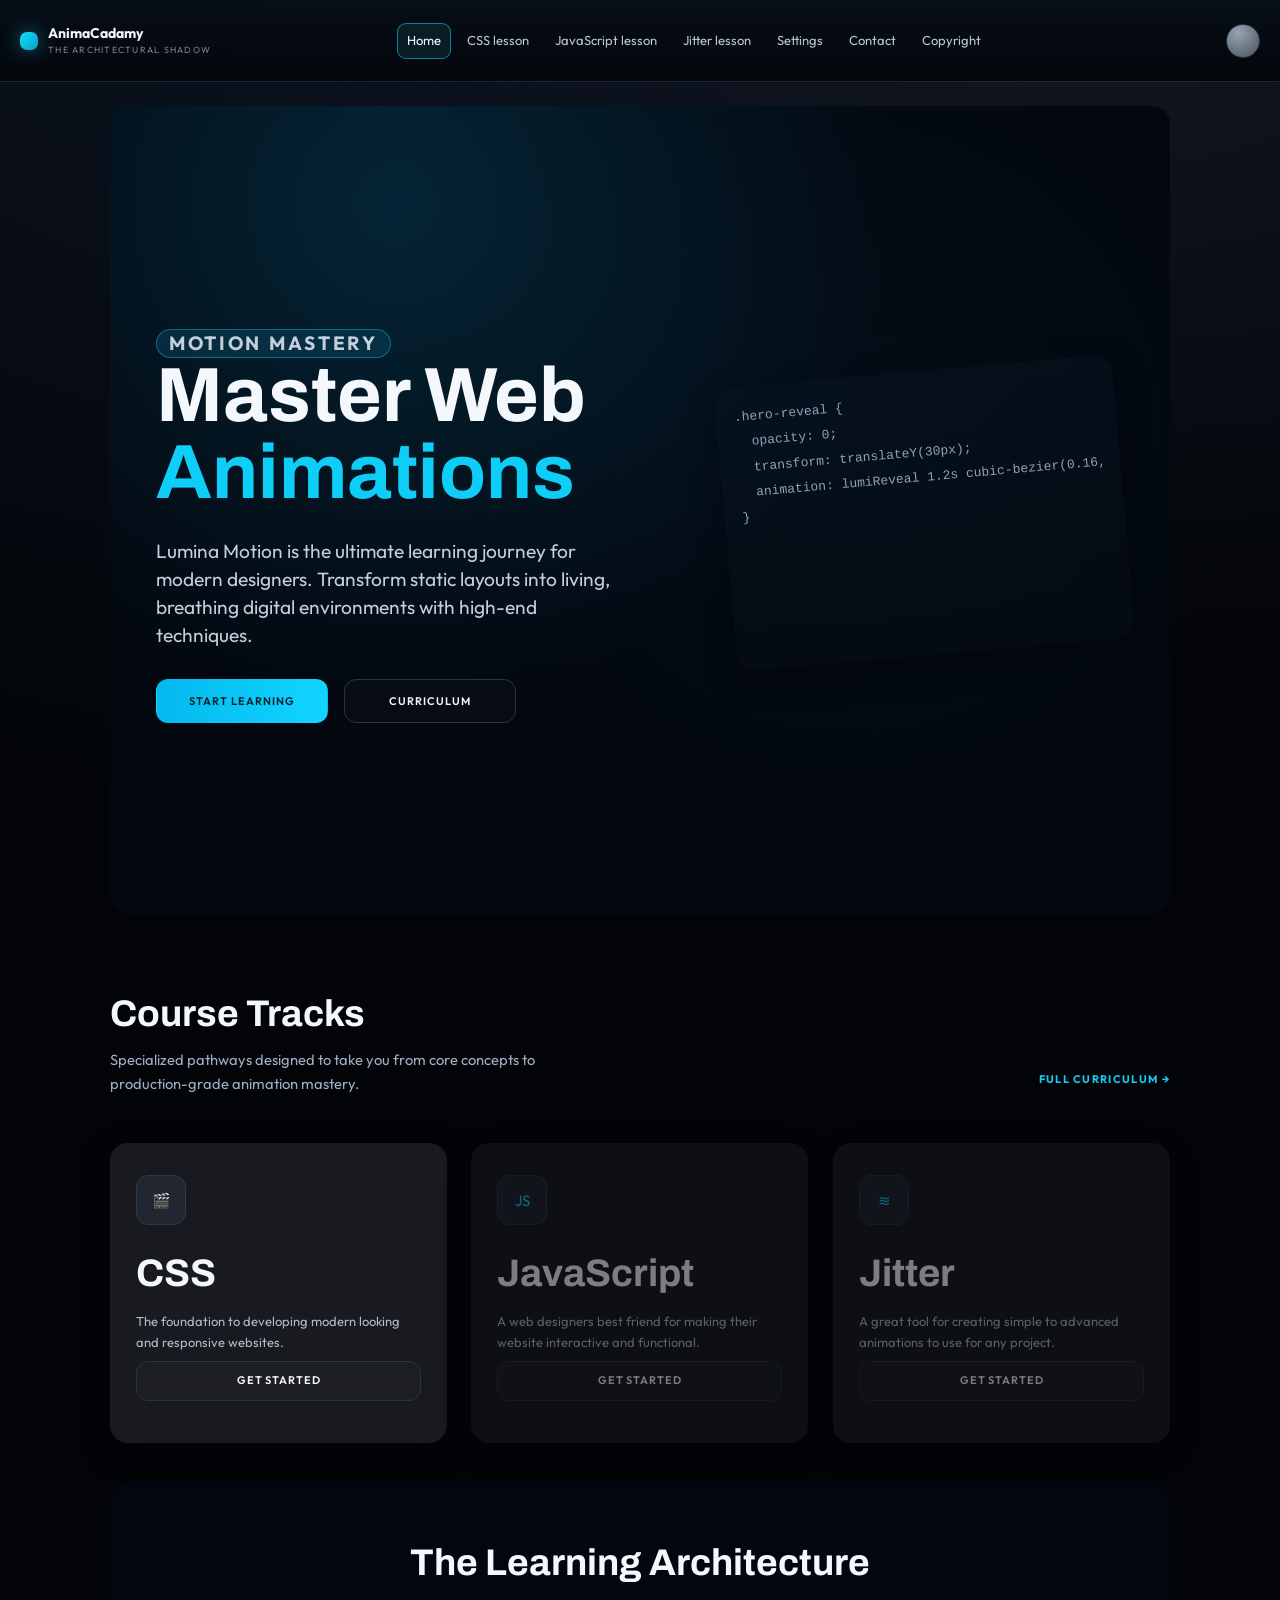
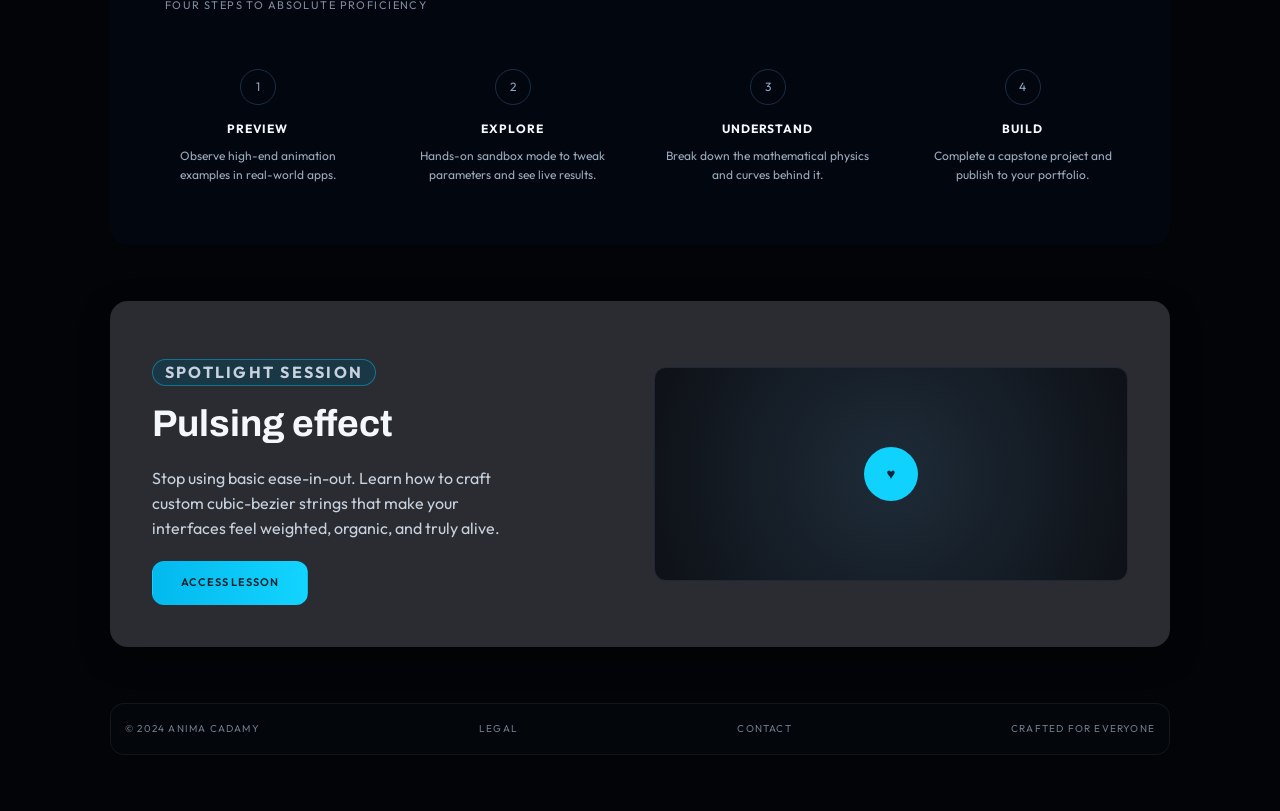
==== index.html @ 6f73cf61 "Initial commit" ====
<!doctype html>
<html lang="en">
  <head>
    <meta charset="UTF-8" />
    <meta name="viewport" content="width=device-width, initial-scale=1.0" />
    <title>AnimaCadamy</title>
    <meta name="description" content="AnimaCadamy helps you master web animation with guided CSS and JavaScript lessons." />
    <meta name="theme-color" content="#090d13" />
    <link rel="stylesheet" href="styles/tokens.css" />
    <link rel="stylesheet" href="styles/base.css" />
    <link rel="stylesheet" href="styles/shell.css" />
    <link rel="stylesheet" href="styles/page-home.css" />
  </head>
  <body class="page-home">
    <div class="app-shell">
      <header class="app-navbar">
        <a class="brand" href="index.html">
          <span class="brand-mark"></span>
          <div>
            <strong>AnimaCadamy</strong>
            <span>The Architectural Shadow</span>
          </div>
        </a>

        <nav class="app-nav" id="primary-navigation" aria-label="primary navigation" data-nav-menu>
          <a class="nav-link nav-link-home" href="index.html">Home</a>
          <a class="nav-link nav-link-lessons" href="lessonsCSS.html">CSS lesson</a>
          <a class="nav-link nav-link-lessons" href="lessonsJavaScript.html">JavaScript lesson</a>
          <a class="nav-link nav-link-lessons" href="lessonsJitter.html">Jitter lesson</a>
          <a class="nav-link nav-link-settings" href="settings.html">Settings</a>
          <a class="nav-link" href="contact.html">Contact</a>
          <a class="nav-link" href="copyright.html">Copyright</a>
        </nav>

        <div class="app-navbar-actions">
          <button class="menu-toggle" data-menu-toggle type="button" aria-label="Open navigation" aria-expanded="false" aria-controls="primary-navigation">
            <span></span>
            <span></span>
            <span></span>
          </button>
          <a href="account.html" aria-label="Open account settings"><div class="avatar" aria-hidden="true"></div></a>
        </div>
      </header>

      <main class="home-page">
        <section class="hero card">
          <div class="hero-copy">
            <p class="hero-kicker">Motion mastery</p>
            <h1>Master Web <span>Animations</span></h1>
            <p>
              Lumina Motion is the ultimate learning journey for modern designers. Transform static layouts into living, breathing digital environments with high-end techniques.
            </p>
            <div class="hero-actions">
              <a class="btn btn-run-cyan" href="lessonsCSS.html#lesson-1">Start Learning</a>
              <a class="btn btn-ghost" href="lessonsCSS.html">Curriculum</a>
            </div>
          </div>
          <div class="hero-code card">
            <pre><code>.hero-reveal {
  opacity: 0;
  transform: translateY(30px);
  animation: lumiReveal 1.2s cubic-bezier(0.16, 1, 0.3, 1);
}</code></pre>
          </div>
        </section>

        <section class="tracks-section">
          <div class="section-head">
            <div>
              <h2>Course Tracks</h2>
              <p>Specialized pathways designed to take you from core concepts to production-grade animation mastery.</p>
            </div>
            <a class="tracks-link" href="lessonsCSS.html">Full Curriculum →</a>
          </div>

          <div class="tracks-grid">
            <article class="track-card card" id="track-lesson-1">
              <span class="track-icon">🎬</span>
              <h3>CSS</h3>
              <p>The foundation to developing modern looking and responsive websites.</p>
              <a class="btn btn-ghost" href="lessonsCSS.html#lesson-1">Get Started</a>
            </article>
            <article class="track-card card" id="track-lesson-2">
              <span class="track-icon">JS</span>
              <h3>JavaScript</h3>
              <p>A web designers best friend for making their website interactive and functional.</p>
              <a class="btn btn-ghost" href="lessonsJavaScript.html#lesson-3" onclick="if(!LessonProgression.isLessonUnlocked(3)){event.preventDefault();alert('Complete CSS lesson first!')}">Get Started</a>
            </article>
            <article class="track-card card" id="track-lesson-3">
              <span class="track-icon">≋</span>
              <h3>Jitter</h3>
              <p>A great tool for creating simple to advanced animations to use for any project.</p>
              <a class="btn btn-ghost" href="lessonsJitter.html#lesson-5" onclick="handleJitterClick(event)">Get Started</a>
            </article>
          </div>
        </section>

        <section class="architecture-section card">
          <h2>The Learning Architecture</h2>
          <p class="architecture-subtitle">Four steps to absolute proficiency</p>
          <div class="architecture-grid">
            <article>
              <span class="step-number">1</span>
              <h3>Preview</h3>
              <p>Observe high-end animation examples in real-world apps.</p>
            </article>
            <article>
              <span class="step-number">2</span>
              <h3>Explore</h3>
              <p>Hands-on sandbox mode to tweak parameters and see live results.</p>
            </article>
            <article>
              <span class="step-number">3</span>
              <h3>Understand</h3>
              <p>Break down the mathematical physics and curves behind it.</p>
            </article>
            <article>
              <span class="step-number">4</span>
              <h3>Build</h3>
              <p>Complete a capstone project and publish to your portfolio.</p>
            </article>
          </div>
        </section>

        <section class="spotlight card">
          <div class="spotlight-copy">
            <p class="hero-kicker">Spotlight session</p>
            <h2>Pulsing effect</h2>
            <p>Stop using basic ease-in-out. Learn how to craft custom cubic-bezier strings that make your interfaces feel weighted, organic, and truly alive.</p>
            <a class="btn btn-run-cyan" href="lessonsCSS.html#lesson-1">Access Lesson</a>
          </div>
          <div class="spotlight-preview">
            <div class="pulse-dot"></div>
          </div>
        </section>

        <footer class="home-footer">
          <span>© 2024 Anima Cadamy</span>
          <a href="copyright.html">Legal</a>
          <a href="contact.html">Contact</a>
          <span>Crafted for everyone</span>
        </footer>
      </main>
    </div>

    <!-- Jitter Access Denied Modal -->
    <div id="jitterLockedModal" class="modal" style="display: none;">
      <div class="modal-overlay"></div>
      <div class="modal-content" style="max-width: 400px;">
        <div class="locked-message">
          <div class="lock-icon">🔒</div>
          <h2>Jitter Lessons Locked</h2>
          <p>You have to buy Architect Pro to access this course.</p>
          <p class="locked-description">Unlock Lessons 5 & 6 and master advanced jitter animations with your pro subscription.</p>
          
          <div class="modal-actions">
            <button type="button" class="btn btn-ghost" id="closeLocked">Close</button>
            <button type="button" class="btn btn-run-cyan" id="buyFromLocked">Buy Architect Pro</button>
          </div>
        </div>
      </div>
    </div>

    <script src="js/app.js"></script>
  </body>
</html>
---- styles/tokens.css ----
@import url('https://fonts.googleapis.com/css2?family=Outfit:wght@300;400;500;600;700;800&family=Archivo:wght@600;700;800&display=swap');

:root {
  color-scheme: dark;

  /* Typography */
  --font-body: 'Outfit', 'Segoe UI', sans-serif;
  --font-heading: 'Archivo', 'Outfit', sans-serif;

  /* Base palette */
  --bg-page: #020407;
  --bg-surface: #101217;
  --bg-elevated: #141821;
  --bg-editor: #06080d;
  --bg-panel: #0b0f16;
  --bg-input: #0d1118;

  --text-primary: #f4f7fb;
  --text-secondary: #a6b2c3;
  --text-muted: #7a8492;

  --line-soft: #202835;
  --line-strong: #2a3444;

  /* Accent palette */
  --cyan: #13d3ff;
  --cyan-soft: rgba(19, 211, 255, 0.22);
  --amber: #ffbe2e;
  --amber-soft: rgba(255, 190, 46, 0.2);

  /* Shared effects */
  --radius-sm: 10px;
  --radius-md: 14px;
  --radius-lg: 18px;
  --radius-xl: 22px;

  --shadow-soft: 0 10px 30px rgba(0, 0, 0, 0.35);
  --shadow-glow-cyan: 0 0 0 1px rgba(19, 211, 255, 0.3), 0 0 36px rgba(19, 211, 255, 0.35);
  --shadow-glow-amber: 0 0 0 1px rgba(255, 190, 46, 0.35), 0 0 30px rgba(255, 190, 46, 0.28);

  --space-1: 4px;
  --space-2: 8px;
  --space-3: 12px;
  --space-4: 16px;
  --space-5: 20px;
  --space-6: 24px;
  --space-8: 32px;
  --space-10: 40px;
}

/* Light Mode */
html[data-theme="light"] {
  color-scheme: light;

  --bg-page: #f5f7fb;
  --bg-surface: #ffffff;
  --bg-elevated: #fafbfd;
  --bg-editor: #f9fafc;
  --bg-panel: #f0f3f8;
  --bg-input: #eef1f7;

  --text-primary: #1a1f2e;
  --text-secondary: #5a6570;
  --text-muted: #8a9199;

  --line-soft: #dce4ed;
  --line-strong: #c8d1e0;

  --cyan: #0890d9;
  --cyan-soft: rgba(8, 144, 217, 0.15);
  --amber: #d97706;
  --amber-soft: rgba(217, 119, 6, 0.1);

  --shadow-soft: 0 10px 30px rgba(0, 0, 0, 0.08);
  --shadow-glow-cyan: 0 0 0 1px rgba(8, 144, 217, 0.3), 0 0 36px rgba(8, 144, 217, 0.15);
  --shadow-glow-amber: 0 0 0 1px rgba(217, 119, 6, 0.3), 0 0 30px rgba(217, 119, 6, 0.1);
}
---- styles/base.css ----
* {
  box-sizing: border-box;
}

html {
  overflow-x: clip;
  text-size-adjust: 100%;
  -webkit-text-size-adjust: 100%;
}

html,
body {
  margin: 0;
  padding: 0;
}

body {
  font-family: var(--font-body);
  background: radial-gradient(circle at 20% -10%, #0e1624 0%, transparent 38%),
    radial-gradient(circle at 90% -15%, #1a1f2f 0%, transparent 35%),
    var(--bg-page);
  color: var(--text-primary);
  line-height: 1.4;
  min-height: 100vh;
  overflow-x: clip;
}

a {
  color: inherit;
  text-decoration: none;
}

button {
  font: inherit;
  color: inherit;
  background: none;
  border: none;
  cursor: pointer;
}

img {
  max-width: 100%;
  height: auto;
  display: block;
}

input,
textarea,
select,
button {
  max-width: 100%;
}

textarea {
  min-width: 0;
}

pre,
code {
  max-width: 100%;
}

.page {
  width: min(1320px, calc(100% - clamp(24px, 5vw, 40px)));
  margin: 0 auto;
  min-width: 0;
}

.topbar {
  height: 82px;
  border-bottom: 1px solid rgba(255, 255, 255, 0.06);
  background: linear-gradient(to right, rgba(255, 255, 255, 0.02), rgba(255, 255, 255, 0.005));
}

.topbar-inner {
  height: 100%;
  width: min(1320px, calc(100% - clamp(24px, 5vw, 40px)));
  margin: 0 auto;
  display: flex;
  align-items: center;
  justify-content: space-between;
  gap: var(--space-4);
  min-width: 0;
}

.muted {
  color: var(--text-secondary);
}

.card {
  border-radius: var(--radius-lg);
  background: linear-gradient(180deg, rgba(255, 255, 255, 0.015), rgba(255, 255, 255, 0));
  box-shadow: var(--shadow-soft);
}

.badge {
  display: inline-flex;
  align-items: center;
  justify-content: center;
  font-size: 12px;
  letter-spacing: 0.07em;
  text-transform: uppercase;
  font-weight: 700;
  border-radius: 10px;
  min-height: 24px;
  padding: 0 10px;
}

.badge-cyan {
  background: linear-gradient(90deg, #06c4f5, #13d3ff);
  color: #002635;
}

.badge-amber {
  background: linear-gradient(90deg, #f5a716, #ffbe2e);
  color: #322000;
}

.btn {
  border-radius: 12px;
  border: 1px solid var(--line-strong);
  min-height: 40px;
  padding: 0.55rem 0.9rem;
  font-size: 13px;
  font-weight: 600;
  display: inline-flex;
  align-items: center;
  justify-content: center;
  text-align: center;
  min-width: 0;
}

.btn-ghost {
  background: rgba(255, 255, 255, 0.015);
}

.btn-run-cyan {
  background: linear-gradient(90deg, #03b9ee, #12d4ff);
  color: #06222c;
  border-color: transparent;
}

.btn-run-amber {
  background: linear-gradient(90deg, #f4ad1b, #ffca4f);
  color: #302006;
  border-color: transparent;
}

.compact-footer {
  width: min(1060px, calc(100% - clamp(22px, 5vw, 34px)));
  margin: 0 auto clamp(18px, 4vw, 32px);
  min-height: 48px;
  padding: 10px 14px;
  border: 1px solid rgba(42, 52, 68, 0.75);
  border-radius: 14px;
  background: rgba(8, 13, 20, 0.35);
  display: flex;
  flex-wrap: wrap;
  align-items: center;
  justify-content: space-between;
  gap: 10px 18px;
  color: var(--text-muted);
  font-size: 12px;
}

.compact-footer a {
  color: var(--text-secondary);
}

@media (max-width: 1024px) {
  .page,
  .topbar-inner {
    width: min(1320px, calc(100% - clamp(20px, 5vw, 32px)));
  }
}

/* Light Mode Overrides */
html[data-theme="light"] .card {
  background: linear-gradient(180deg, rgba(0, 0, 0, 0.02), rgba(0, 0, 0, 0));
}

html[data-theme="light"] .btn-ghost {
  background: rgba(0, 0, 0, 0.02);
  color: #1a1f2e;
  border-color: #dce4ed;
}

html[data-theme="light"] .btn-ghost:hover {
  background: rgba(0, 0, 0, 0.04);
  border-color: #c8d1e0;
}

html[data-theme="light"] .btn-run-cyan {
  background: linear-gradient(90deg, #0870c4, #0890d9);
  color: #ffffff;
}

html[data-theme="light"] .btn-run-amber {
  background: linear-gradient(90deg, #d97706, #f59e0b);
  color: #ffffff;
}

html[data-theme="light"] .btn {
  border-color: #dce4ed;
  color: #1a1f2e;
}

html[data-theme="light"] .btn:hover {
  border-color: #c8d1e0;
  background: rgba(0, 0, 0, 0.02);
}

html[data-theme="light"] .compact-footer {
  background: rgba(255, 255, 255, 0.72);
  border-color: #dce4ed;
}
---- styles/shell.css ----
.app-shell {
  min-height: 100vh;
  display: flex;
  flex-direction: column;
  min-width: 0;
}

html.nav-open,
html.nav-open body {
  overflow: hidden;
}

body {
  animation: none;
}

.app-navbar {
  opacity: 0;
  animation: navbar-fade-in 0.38s ease 0.45s both;
}

.home-page > .hero,
.lessons-page .lesson:first-child,
.settings-page > .settings-header,
.page-basic > .basic-card:first-child {
  opacity: 0;
  transform: translateY(14px);
  animation: load-in 0.42s ease 0.3s both;
}

.home-page > *:not(.hero),
.lessons-page .lesson:not(:first-child),
.settings-page > *:not(.settings-header),
.page-basic > .basic-card:not(:first-child) {
  opacity: 0;
  transform: translateY(16px);
  animation: load-in 0.42s ease 0.62s both;
}

.reveal-item {
  opacity: 0;
  transform: translate3d(0, 18px, 0);
  transition: opacity 0.48s ease, transform 0.48s ease;
  will-change: opacity, transform;
}

.reveal-item.is-visible {
  opacity: 1;
  transform: translate3d(0, 0, 0);
}

@keyframes load-in {
  from {
    opacity: 0;
    transform: translateY(14px);
  }

  to {
    opacity: 1;
    transform: translateY(0);
  }
}

@keyframes navbar-fade-in {
  from {
    opacity: 0;
  }

  to {
    opacity: 1;
  }
}

@media (prefers-reduced-motion: reduce) {
  *,
  *::before,
  *::after {
    animation-duration: 0.01ms !important;
    animation-iteration-count: 1 !important;
    transition-duration: 0.01ms !important;
    scroll-behavior: auto !important;
  }

  body {
    animation: none !important;
  }

  .app-navbar,
  .home-page > *,
  .lessons-page .lesson,
  .settings-page > *,
  .page-basic > *,
  .reveal-item {
    opacity: 1 !important;
    transform: none !important;
  }
}

.app-navbar {
  position: sticky;
  top: 0;
  z-index: 30;
  min-height: 82px;
  padding: 14px clamp(12px, 3vw, 20px);
  display: flex;
  align-items: center;
  gap: clamp(8px, 1.6vw, 18px);
  border-bottom: 1px solid rgba(255, 255, 255, 0.08);
  background: transparent;
  transition: padding 0.28s ease, gap 0.28s ease, min-height 0.28s ease;
  min-width: 0;
}

.app-navbar::before {
  content: '';
  position: absolute;
  inset: 0;
  z-index: -1;
  pointer-events: none;
  background: linear-gradient(180deg, rgba(8, 15, 23, 0.95), rgba(3, 6, 11, 0.98));
  backdrop-filter: blur(18px);
}

.brand {
  display: flex;
  gap: 10px;
  align-items: center;
  transition: transform 0.28s ease, opacity 0.28s ease;
  min-width: 0;
  flex: 0 1 auto;
}

.brand > div {
  min-width: 0;
}

.brand-mark {
  width: 18px;
  height: 18px;
  border-radius: 7px;
  background: linear-gradient(135deg, #0ee0ff, #0a9ec3);
  box-shadow: 0 0 20px rgba(14, 224, 255, 0.45);
}

.brand strong {
  display: block;
  font-size: 14px;
  letter-spacing: 0;
  white-space: nowrap;
  overflow: hidden;
  text-overflow: ellipsis;
}

.brand span {
  display: block;
  text-transform: uppercase;
  font-size: 9px;
  color: var(--text-muted);
  letter-spacing: 0.14em;
  white-space: nowrap;
  overflow: hidden;
  text-overflow: ellipsis;
}

.app-nav {
  flex: 1;
  display: flex;
  align-items: center;
  justify-content: center;
  gap: 6px;
  transition: transform 0.28s ease, opacity 0.28s ease, max-height 0.28s ease;
  min-width: 0;
}

.nav-link {
  min-height: 36px;
  border-radius: 9px;
  display: flex;
  align-items: center;
  padding: 0 9px;
  font-size: 13px;
  color: #bac7d8;
  border: 1px solid transparent;
  transition: border-color 0.2s ease, color 0.2s ease, background 0.2s ease;
  white-space: nowrap;
}

.nav-link:hover {
  color: #e7f4ff;
  border-color: rgba(49, 89, 135, 0.85);
  background: rgba(12, 25, 40, 0.78);
}

.page-home .nav-link-home,
.page-lessons-css .nav-link-css,
.page-lessons-javascript .nav-link-javascript,
.page-settings .nav-link-settings {
  color: #f2f8ff;
  border-color: rgba(19, 211, 255, 0.55);
  background: rgba(10, 35, 45, 0.82);
}

.app-main {
  min-width: 0;
  flex: 1;
}

.app-navbar-actions {
  display: flex;
  align-items: center;
  gap: 10px;
  margin-left: auto;
  position: relative;
  z-index: 31;
  min-width: 0;
  flex: 0 0 auto;
}

.menu-toggle {
  position: relative;
  z-index: 32;
  display: inline-flex;
  width: 40px;
  height: 40px;
  border-radius: 12px;
  border: 1px solid var(--line-soft);
  background: #090d13;
  align-items: center;
  justify-content: center;
  gap: 4px;
  padding: 0;
  flex-direction: column;
  opacity: 0;
  visibility: hidden;
  pointer-events: none;
  transform: translateX(12px) scale(0.96);
  transition: opacity 0.28s ease, transform 0.28s ease, visibility 0.28s ease, border-color 0.2s ease, background 0.2s ease;
}

.menu-toggle span {
  width: 16px;
  height: 2px;
  border-radius: 999px;
  background: #dce7f5;
  display: block;
  transform-origin: center;
  transition: transform 0.28s ease, opacity 0.22s ease, width 0.22s ease;
}

.app-shell.nav-open .menu-toggle span:nth-child(1) {
  transform: translateY(6px) rotate(45deg);
}

.app-shell.nav-open .menu-toggle span:nth-child(2) {
  opacity: 0;
  transform: scaleX(0.3);
}

.app-shell.nav-open .menu-toggle span:nth-child(3) {
  transform: translateY(-6px) rotate(-45deg);
}

.icon-ring {
  width: 34px;
  height: 34px;
  border: 1px solid var(--line-soft);
  border-radius: 50%;
  display: grid;
  place-items: center;
  background: #090d13;
  color: #bcc6d3;
  font-size: 14px;
}

.avatar {
  width: 34px;
  height: 34px;
  border-radius: 50%;
  border: 1px solid var(--line-strong);
  background: radial-gradient(circle at 35% 25%, #98a4b2, #49515d);
}

@media (max-width: 1120px) {
  .menu-toggle {
    opacity: 1;
    visibility: visible;
    pointer-events: auto;
    transform: translateX(0) scale(1);
  }

  .app-navbar {
    flex-wrap: nowrap;
    align-items: center;
  }

  .app-shell.nav-open .app-navbar {
    position: fixed;
    top: 0;
    left: 0;
    right: 0;
  }

  .app-nav {
    position: fixed;
    top: 0;
    left: 0;
    right: 0;
    z-index: 20;

    width: auto;
    max-width: 100%;

    height: 100dvh;
    max-height: 100dvh;

    padding: calc(82px + 18px + env(safe-area-inset-top, 0px)) clamp(14px, 4vw, 24px)
         calc(22px + env(safe-area-inset-bottom, 0px));

    display: grid;
    grid-template-columns: 1fr;
    gap: 10px;
    align-content: start;
    justify-items: stretch;

    background: linear-gradient(180deg, rgba(8, 15, 23, 0.98), rgba(3, 6, 11, 0.98));
    backdrop-filter: blur(22px);

    transform: translateX(-100%);
    opacity: 0;
    pointer-events: none;

    overflow-y: auto;
    overscroll-behavior: contain;

    will-change: transform, opacity;

    transition:
      transform 0.34s cubic-bezier(0.16, 1, 0.3, 1),
      opacity 0.28s ease;
}

  .app-shell.nav-open .app-nav {
    opacity: 1;
    pointer-events: auto;
    transform: translateX(0);
  }

  .nav-link {
    width: 100%;
    justify-content: flex-start;
    min-height: 52px;
    padding: 0 16px;
    font-size: 16px;
    border-radius: 14px;
    transform: translateX(-16px);
    opacity: 0;
    transition: transform 0.3s cubic-bezier(0.16, 1, 0.3, 1), opacity 0.24s ease, border-color 0.2s ease, color 0.2s ease, background 0.2s ease;
  }

  .app-shell.nav-open .nav-link {
    transform: translateX(0);
    opacity: 1;
  }

  .app-shell.nav-open .nav-link:nth-child(1) { transition-delay: 0.03s; }
  .app-shell.nav-open .nav-link:nth-child(2) { transition-delay: 0.08s; }
  .app-shell.nav-open .nav-link:nth-child(3) { transition-delay: 0.13s; }

  .app-shell:not(.nav-open) .nav-link {
    transition-delay: 0s;
  }

  .app-navbar-actions {
    margin-left: auto;
    position: relative;
    z-index: 21;
  }

  .menu-toggle {
    opacity: 0.96;
    transform: translateX(0);
  }

  .app-shell.nav-open .menu-toggle {
    opacity: 1;
  }

  .app-shell.nav-open .brand,
  .app-shell.nav-open .icon-ring,
  .app-shell.nav-open .avatar {
    opacity: 0.45;
  }

  .app-shell.nav-open .app-main {
    filter: blur(1px);
  }

}

@media (max-width: 620px) {
  .app-navbar {
    min-height: 70px;
    padding-left: 12px;
    padding-right: 12px;
  }

  .brand span {
    max-width: 16ch;
  }

  .app-nav {
    padding-top: calc(70px + 18px + env(safe-area-inset-top, 0px));
    padding-left: 14px;
    padding-right: 14px;
  }
}

@media (max-width: 430px) {
  .app-navbar {
    gap: 8px;
  }

  .app-navbar-actions {
    gap: 8px;
  }

  .brand span {
    display: none;
  }

  .app-navbar-actions .icon-ring {
    display: none;
  }
}

@media (max-width: 340px) {
  .avatar {
    display: none;
  }
}

/* Light Mode Overrides */
html[data-theme="light"] body {
  background: radial-gradient(circle at 20% -10%, #e8edf7 0%, transparent 38%),
    radial-gradient(circle at 90% -15%, #f0f3f8 0%, transparent 35%),
    var(--bg-page);
}

html[data-theme="light"] .app-navbar {
  border-bottom-color: rgba(0, 0, 0, 0.08);
}

html[data-theme="light"] .app-navbar::before {
  background: linear-gradient(180deg, rgba(255, 255, 255, 0.98), rgba(245, 247, 251, 0.95));
}

html[data-theme="light"] .brand-mark {
  background: linear-gradient(135deg, #0890d9, #0570b8);
  box-shadow: 0 0 20px rgba(8, 144, 217, 0.3);
}

html[data-theme="light"] .nav-link {
  color: #5a6570;
}

html[data-theme="light"] .nav-link:hover {
  color: #1a1f2e;
  border-color: rgba(8, 144, 217, 0.5);
  background: rgba(8, 144, 217, 0.08);
}

html[data-theme="light"] .page-home .nav-link-home,
html[data-theme="light"] .page-lessons-css .nav-link-css,
html[data-theme="light"] .page-lessons-javascript .nav-link-javascript,
html[data-theme="light"] .page-settings .nav-link-settings {
  color: #0870c4;
  border-color: rgba(8, 144, 217, 0.5);
  background: rgba(8, 144, 217, 0.1);
}

html[data-theme="light"] .menu-toggle {
  background: #ffffff;
  border-color: #dce4ed;
}

html[data-theme="light"] .menu-toggle:hover {
  background: #f9fafc;
  border-color: #c8d1e0;
}

html[data-theme="light"] .menu-toggle span {
  background: #1a1f2e;
}

html[data-theme="light"] .icon-ring {
  background: #ffffff;
  color: #5a6570;
  border-color: #dce4ed;
}

html[data-theme="light"] .avatar {
  border-color: #c8d1e0;
  background: radial-gradient(circle at 35% 25%, #cbd5e1, #94a3b8);
}

@media (max-width: 1120px) {
  html[data-theme="light"] .app-nav {
    background: linear-gradient(180deg, rgba(255, 255, 255, 0.98), rgba(245, 247, 251, 0.95));
  }
}
---- styles/page-home.css ----
.home-page {
  width: min(1060px, calc(100% - clamp(22px, 5vw, 34px)));
  margin: 0 auto;
  padding: 24px 0 56px;
  display: grid;
  gap: clamp(32px, 5vw, 56px);
  min-width: 0;
}

.hero {
  min-height: calc(100vh - 92px);
  min-height: calc(100svh - 92px);
  padding: clamp(28px, 5vw, 52px) clamp(18px, 4.5vw, 46px) clamp(24px, 4.5vw, 46px);
  display: grid;
  grid-template-columns: minmax(0, 1.2fr) minmax(280px, 0.9fr);
  gap: clamp(22px, 4vw, 36px);
  align-items: center;
  border: 0;
  box-shadow: none;
  background:
    radial-gradient(circle at 27% 12%, rgba(7, 95, 130, 0.33), transparent 48%),
    radial-gradient(circle at 70% 40%, rgba(7, 24, 39, 0.3), transparent 46%),
    #030810;
  min-width: 0;
}

.hero-copy,
.spotlight-copy {
  min-width: 0;
}

.hero-kicker {
  margin: 0 0 18px;
  display: inline-flex;
  align-items: center;
  justify-content: center;
  min-height: 24px;
  border-radius: 999px;
  padding: 0 12px;
  letter-spacing: 0.14em;
  text-transform: uppercase;
  font-size: 9px;
  font-weight: 700;
  color: #8be8ff;
  background: rgba(10, 66, 92, 0.5);
  border: 1px solid rgba(17, 181, 230, 0.48);
}

.hero h1 {
  margin: 0;
  font-family: var(--font-heading);
  font-size: clamp(42px, 6vw, 78px);
  line-height: 1;
  letter-spacing: 0;
  overflow-wrap: anywhere;
}

.hero h1 span {
  color: #0ecdf7;
}

.hero-copy p {
  margin: 26px 0 0;
  max-width: 35ch;
  color: #c4cfdb;
  font-size: clamp(16px, 1.5vw, 21px);
  line-height: 1.45;
}

.hero-actions {
  margin-top: 30px;
  display: flex;
  flex-wrap: wrap;
  gap: 16px;
}

.hero-actions .btn {
  min-width: 172px;
  min-height: 44px;
  display: inline-flex;
  align-items: center;
  justify-content: center;
  text-transform: uppercase;
  letter-spacing: 0.09em;
  font-size: 11px;
}

.hero-code {
  min-height: 284px;
  border-color: rgba(26, 50, 70, 0.7);
  background: linear-gradient(180deg, rgba(6, 20, 32, 0.5), rgba(6, 13, 20, 0.3));
  padding: 18px;
  min-width: 0;
  overflow: hidden;
  rotate: -5deg;
}

.hero-code pre {
  margin: 0;
  max-width: 100%;
  overflow: hidden;
  color: #90a2b7;
  font-size: 13px;
  line-height: 1.95;
  font-family: "Consolas", "Courier New", monospace;
  white-space: pre;
}

.tracks-section {
  padding-top: 18px;
}

.section-head {
  display: flex;
  align-items: end;
  justify-content: space-between;
  gap: 16px;
}

.section-head h2,
.architecture-section h2,
.spotlight h2 {
  margin: 0;
  font-family: var(--font-heading);
  font-size: clamp(34px, 2.9vw, 48px);
  letter-spacing: 0;
  overflow-wrap: anywhere;
}

.section-head p,
.architecture-subtitle {
  margin: 8px 0 0;
  color: #9fb0c4;
  max-width: 44ch;
  font-size: clamp(14px, 1.15vw, 24px);
  line-height: 1.6;
}

.tracks-link {
  margin-bottom: 8px;
  color: #11cdf6;
  text-transform: uppercase;
  letter-spacing: 0.12em;
  font-size: 11px;
  font-weight: 700;
}

.tracks-grid {
  margin-top: 30px;
  display: grid;
  grid-template-columns: repeat(3, minmax(min(100%, 220px), 1fr));
  gap: 24px;
}

.track-card {
  min-height: clamp(240px, 27vw, 300px);
  padding: clamp(22px, 3vw, 32px) clamp(18px, 2.5vw, 26px) 24px;
  background: #181a20;
  border-color: #212937;
  display: grid;
  align-content: start;
  gap: 8px;
  min-width: 0;
}

.track-icon {
  width: 50px;
  height: 50px;
  border-radius: 12px;
  display: grid;
  place-items: center;
  color: #15d1fb;
  font-size: 15px;
  background: #202731;
  border: 1px solid #2a394d;
  margin-bottom: 14px;
}

.track-card h3 {
  margin: 0;
  font-family: var(--font-heading);
  font-size: clamp(28px, 3vw, 44px);
  overflow-wrap: anywhere;
}

.track-card p {
  margin: 2px 0 0;
  color: #aebcce;
  font-size: clamp(13px, 0.96vw, 18px);
  line-height: 1.62;
}

.track-card .btn {
  margin-top: auto;
  width: 100%;
  display: inline-flex;
  justify-content: center;
  text-transform: uppercase;
  letter-spacing: 0.08em;
  font-size: 11px;
}

.architecture-section {
  padding: clamp(32px, 5vw, 56px) clamp(18px, 4vw, 32px) clamp(28px, 4vw, 44px);
  background: #02070f;
  border: 0;
  box-shadow: none;
  text-align: center;
}

.architecture-subtitle {
  text-transform: uppercase;
  letter-spacing: 0.13em;
  font-size: 11px;
  color: #7f8da0;
}

.architecture-grid {
  margin-top: 38px;
  display: grid;
  grid-template-columns: repeat(4, minmax(min(100%, 150px), 1fr));
  gap: 24px;
}

.architecture-grid article {
  padding: 16px 14px;
}

.step-number {
  width: 36px;
  height: 36px;
  border-radius: 50%;
  display: grid;
  place-items: center;
  margin: 0 auto 16px;
  border: 1px solid #1c2e45;
  color: #8ea5be;
  font-size: 12px;
}

.architecture-grid h3 {
  margin: 0 0 8px;
  text-transform: uppercase;
  letter-spacing: 0.08em;
  font-size: 12px;
}

.architecture-grid p {
  margin: 0;
  color: #9aaabd;
  font-size: clamp(12px, 0.92vw, 16px);
  line-height: 1.64;
}

.spotlight {
  padding: clamp(24px, 4vw, 42px);
  display: grid;
  grid-template-columns: minmax(0, 1fr) minmax(240px, 1fr);
  gap: clamp(22px, 4vw, 28px);
  align-items: center;
  background: #2a2c31;
  border-color: #3a3d46;
  min-width: 0;
}

.spotlight .hero-kicker {
  margin-bottom: 12px;
}

.spotlight p {
  margin: 16px 0 0;
  color: #c8d2df;
  max-width: 34ch;
  font-size: clamp(16px, 1.18vw, 21px);
  line-height: 1.56;
}

.spotlight .btn {
  margin-top: 20px;
  min-height: 44px;
  min-width: 156px;
  display: inline-flex;
  justify-content: center;
  align-items: center;
  text-transform: uppercase;
  letter-spacing: 0.09em;
  font-size: 11px;
}

.spotlight-preview {
  min-height: clamp(180px, 26vw, 214px);
  border-radius: 12px;
  border: 1px solid #202835;
  background: radial-gradient(circle at center, rgba(15, 43, 65, 0.46), rgba(4, 7, 13, 0.74));
  display: grid;
  place-items: center;
}

.pulse-dot {
  width: 54px;
  height: 54px;
  border-radius: 50%;
  background: #10d2ff;
  animation: pulse 1.8s ease-in-out infinite;
}

.pulse-dot::after {
  content: "\2665";
  color: #072639;
  font-size: 15px;
  width: 100%;
  height: 100%;
  display: grid;
  place-items: center;
}

@keyframes pulse {
  0%,
  100% {
    transform: scale(1);
    box-shadow: 0 0 0 0 rgba(16, 210, 255, 0.58), 0 0 26px rgba(16, 210, 255, 0.64);
  }

  50% {
    transform: scale(1.12);
    box-shadow: 0 0 0 10px rgba(16, 210, 255, 0.08), 0 0 48px rgba(16, 210, 255, 0.88);
  }
}

.home-footer {
  min-height: 52px;
  border: 1px solid rgba(255, 255, 255, 0.06);
  border-radius: 14px;
  background: rgba(8, 13, 20, 0.34);
  display: flex;
  flex-wrap: wrap;
  align-items: center;
  justify-content: space-between;
  gap: 10px 18px;
  color: #6f7b8c;
  text-transform: uppercase;
  letter-spacing: 0.12em;
  font-size: 10px;
  padding: 10px 14px;
}

@keyframes reveal-up {
  from {
    opacity: 0;
    transform: translateY(18px);
  }

  to {
    opacity: 1;
    transform: translateY(0);
  }
}

@media (max-width: 1180px) {
  .tracks-grid {
    grid-template-columns: repeat(2, minmax(0, 1fr));
  }

  .architecture-grid {
    grid-template-columns: repeat(2, minmax(0, 1fr));
    text-align: left;
  }

  .step-number {
    margin-left: 0;
    margin-right: 0;
  }
}

@media (max-width: 920px) {
  .hero,
  .spotlight {
    grid-template-columns: 1fr;
  }

  .hero-code {
    min-height: 180px;
  }

  .home-page {
    gap: 42px;
  }

  .hero {
    min-height: auto;
    padding: 38px 28px;
  }

  .architecture-section {
    padding: 36px 24px 30px;
  }

  .spotlight {
    padding: 30px;
  }
}

@media (max-width: 700px) {
  .home-page {
    width: min(1060px, calc(100% - 20px));
    padding: 14px 0 28px;
    gap: 28px;
  }

  .tracks-grid,
  .architecture-grid {
    grid-template-columns: 1fr;
  }

  .hero,
  .spotlight,
  .architecture-section,
  .track-card {
    padding: 20px;
  }

  .hero {
    min-height: auto;
  }

  .hero h1 {
    font-size: clamp(36px, 12.5vw, 54px);
  }

  .hero-actions {
    flex-direction: column;
    gap: 10px;
  }

  .hero-actions .btn,
  .spotlight .btn {
    width: 100%;
  }

  .section-head h2,
  .architecture-section h2,
  .spotlight h2 {
    font-size: clamp(32px, 11vw, 42px);
  }

  .section-head {
    align-items: flex-start;
    flex-direction: column;
  }

  .architecture-grid {
    text-align: left;
    gap: 14px;
  }

  .step-number {
    margin-left: 0;
    margin-right: 0;
  }

  .home-footer {
    justify-content: flex-start;
    gap: 10px 20px;
  }
}

@media (max-width: 460px) {
  .hero,
  .spotlight,
  .architecture-section,
  .track-card {
    padding: 16px;
  }

  .hero-kicker {
    font-size: 8px;
    letter-spacing: 0.11em;
  }

  .hero h1 {
    font-size: clamp(32px, 12vw, 46px);
  }

  .track-card {
    min-height: 0;
  }

  .hero-copy p,
  .section-head p,
  .spotlight p,
  .architecture-grid p,
  .track-card p {
    font-size: 15px;
  }
}

  /* Light Mode Overrides */
  html[data-theme="light"] .hero {
    background:
      radial-gradient(circle at 27% 12%, rgba(8, 144, 217, 0.15), transparent 48%),
      radial-gradient(circle at 70% 40%, rgba(8, 144, 217, 0.1), transparent 46%),
      #f5f7fb;
  }

  html[data-theme="light"] .hero-kicker {
    color: #0870c4;
    background: rgba(8, 144, 217, 0.1);
    border-color: rgba(8, 144, 217, 0.4);
  }

  html[data-theme="light"] .hero h1 span {
    color: #0890d9;
  }

  html[data-theme="light"] .hero-copy p {
    color: #5a6570;
  }

  html[data-theme="light"] .hero-code {
    border-color: #dce4ed;
    background: linear-gradient(180deg, rgba(8, 144, 217, 0.04), rgba(8, 144, 217, 0.02));
  }

  html[data-theme="light"] .hero-code pre {
    color: #5a6570;
  }

  html[data-theme="light"] .section-head p,
  html[data-theme="light"] .architecture-subtitle {
    color: #7a8492;
  }

  html[data-theme="light"] .tracks-link {
    color: #0890d9;
  }

  html[data-theme="light"] .track-card {
    background: #ffffff;
    border-color: #dce4ed;
  }

  html[data-theme="light"] .track-icon {
    color: #0890d9;
    background: #f0f6fd;
    border-color: #dce4ed;
  }

  html[data-theme="light"] .track-card h3 {
    color: #1a1f2e;
  }

  html[data-theme="light"] .track-card p {
    color: #5a6570;
  }

  html[data-theme="light"] .architecture-section {
    background: #ffffff;
    border-color: #dce4ed;
  }

  html[data-theme="light"] .step-number {
    border-color: #dce4ed;
    color: #5a6570;
  }

  html[data-theme="light"] .architecture-grid h3 {
    color: #1a1f2e;
  }

  html[data-theme="light"] .architecture-grid p {
    color: #5a6570;
  }

  html[data-theme="light"] .spotlight {
    background: #ffffff;
    border-color: #dce4ed;
  }

  html[data-theme="light"] .spotlight p {
    color: #5a6570;
  }

  html[data-theme="light"] .spotlight-preview {
    border-color: #dce4ed;
    background: radial-gradient(circle at center, rgba(8, 144, 217, 0.08), rgba(8, 144, 217, 0.04));
  }

  html[data-theme="light"] .pulse-dot {
    background: #0890d9;
  }

  html[data-theme="light"] .home-footer {
    border-top-color: rgba(0, 0, 0, 0.08);
    color: #8a9199;
  }
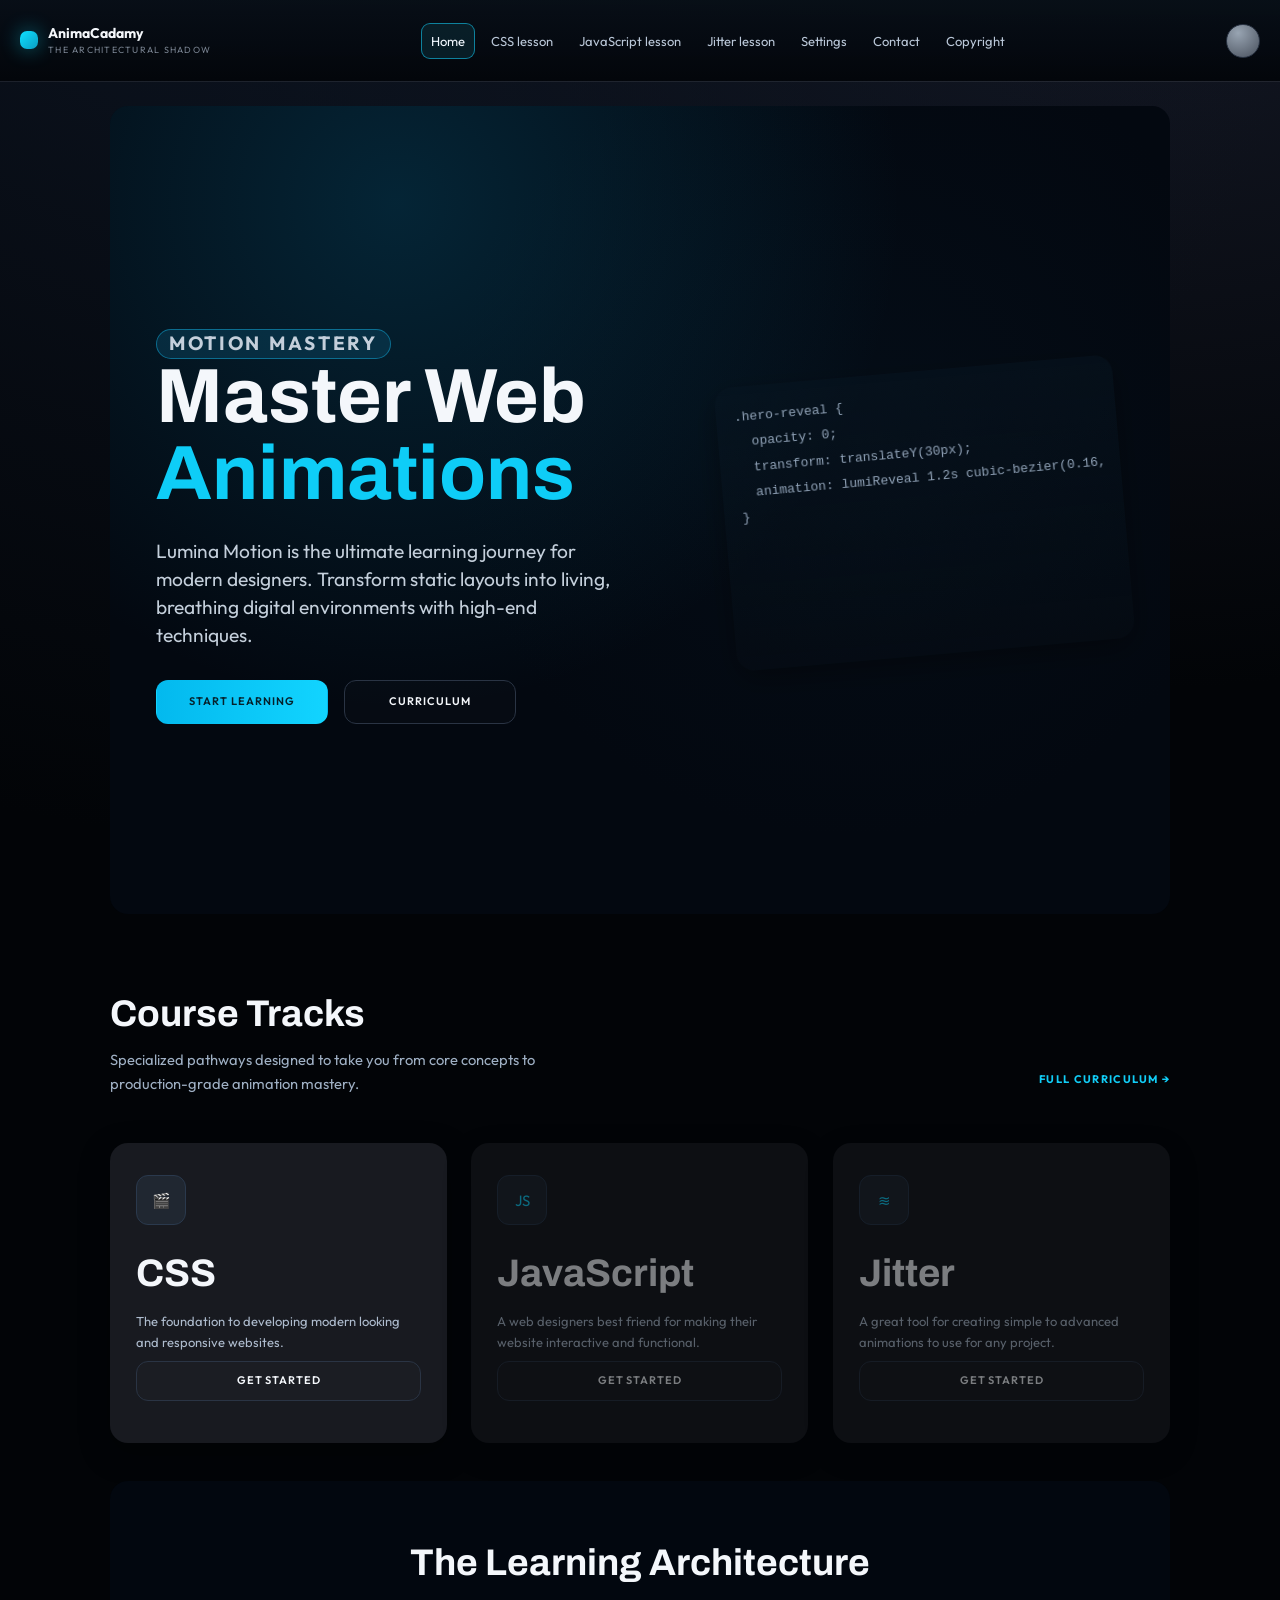
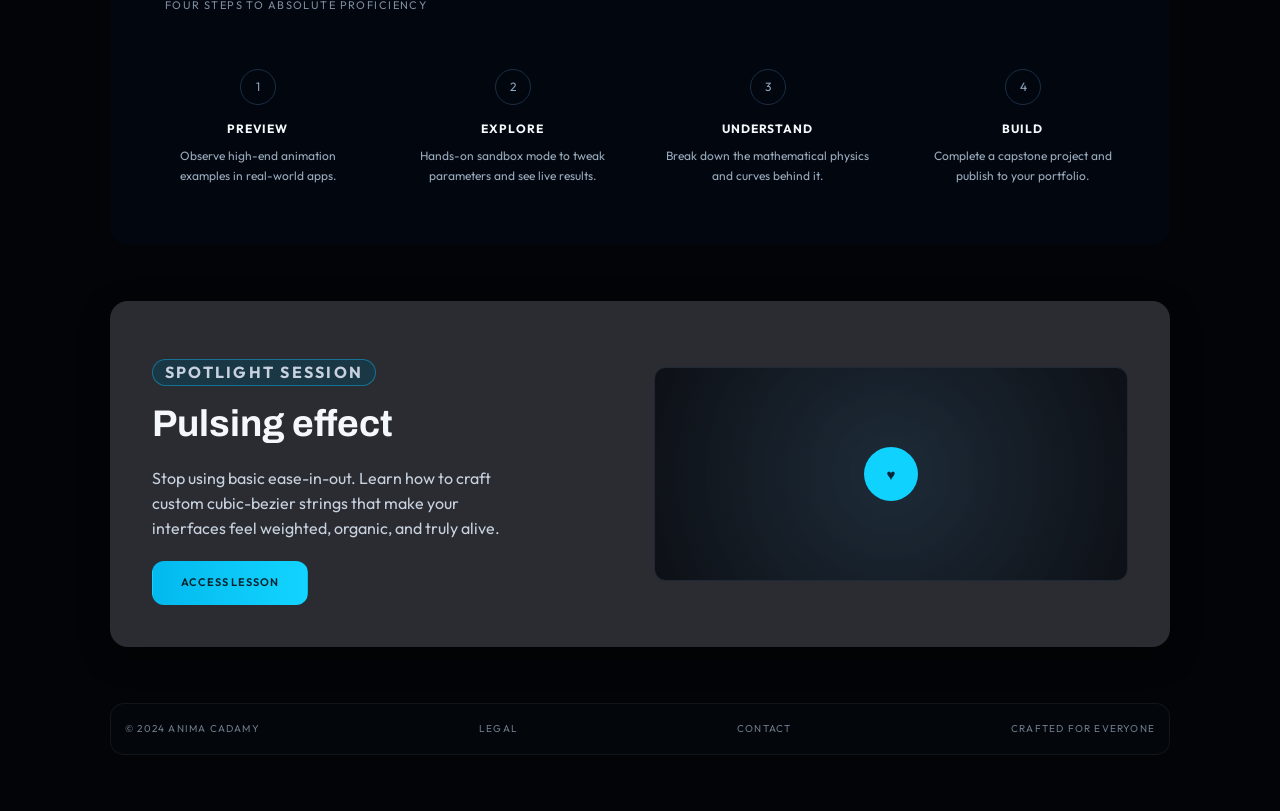
==== commit ff6b15af: "Fix mobile menu overlay behavior" ====
--- a/index.html
+++ b/index.html
@@ -33,10 +33,10 @@
         </nav>
 
         <div class="app-navbar-actions">
-          <button class="menu-toggle" data-menu-toggle type="button" aria-label="Open navigation" aria-expanded="false" aria-controls="primary-navigation">
-            <span></span>
-            <span></span>
-            <span></span>
+          <button class="menu-toggle" type="button" aria-label="Open menu" aria-expanded="false" aria-controls="primary-navigation" data-menu-toggle>
+            <span class="menu-toggle__bar"></span>
+            <span class="menu-toggle__bar"></span>
+            <span class="menu-toggle__bar"></span>
           </button>
           <a href="account.html" aria-label="Open account settings"><div class="avatar" aria-hidden="true"></div></a>
         </div>
--- a/styles/tokens.css
+++ b/styles/tokens.css
@@ -46,6 +46,8 @@
   --space-6: 24px;
   --space-8: 32px;
   --space-10: 40px;
+
+  --control-max-width: 320px;
 }
 
 /* Light Mode */
--- a/styles/base.css
+++ b/styles/base.css
@@ -127,6 +127,7 @@
   align-items: center;
   justify-content: center;
   text-align: center;
+  max-width: var(--control-max-width);
   min-width: 0;
 }
 
--- a/styles/shell.css
+++ b/styles/shell.css
@@ -3,11 +3,6 @@
   display: flex;
   flex-direction: column;
   min-width: 0;
-}
-
-html.nav-open,
-html.nav-open body {
-  overflow: hidden;
 }
 
 body {
@@ -211,53 +206,84 @@
   gap: 10px;
   margin-left: auto;
   position: relative;
-  z-index: 31;
+  z-index: 90;
   min-width: 0;
   flex: 0 0 auto;
 }
 
 .menu-toggle {
+  width: 42px;
+  height: 42px;
+  border-radius: 14px;
+  border: 1px solid var(--line-strong);
+  background: rgba(8, 13, 20, 0.6);
+  color: #e3eefb;
   position: relative;
-  z-index: 32;
-  display: inline-flex;
-  width: 40px;
-  height: 40px;
-  border-radius: 12px;
-  border: 1px solid var(--line-soft);
-  background: #090d13;
+  z-index: 95;
+  display: none;
   align-items: center;
   justify-content: center;
-  gap: 4px;
-  padding: 0;
   flex-direction: column;
-  opacity: 0;
-  visibility: hidden;
-  pointer-events: none;
-  transform: translateX(12px) scale(0.96);
-  transition: opacity 0.28s ease, transform 0.28s ease, visibility 0.28s ease, border-color 0.2s ease, background 0.2s ease;
-}
-
-.menu-toggle span {
-  width: 16px;
+  gap: 5px;
+  transition: border-color 0.2s ease, background 0.2s ease, transform 0.2s ease;
+}
+
+.menu-toggle:hover {
+  border-color: rgba(19, 211, 255, 0.45);
+  background: rgba(8, 20, 34, 0.7);
+}
+
+.menu-toggle__bar {
+  width: 18px;
   height: 2px;
   border-radius: 999px;
-  background: #dce7f5;
-  display: block;
-  transform-origin: center;
-  transition: transform 0.28s ease, opacity 0.22s ease, width 0.22s ease;
-}
-
-.app-shell.nav-open .menu-toggle span:nth-child(1) {
+  background: #d9e6f6;
+  transition: transform 0.3s ease, opacity 0.3s ease, width 0.3s ease;
+}
+
+.menu-toggle[aria-expanded="true"] .menu-toggle__bar:nth-child(1) {
   transform: translateY(6px) rotate(45deg);
 }
 
-.app-shell.nav-open .menu-toggle span:nth-child(2) {
+.menu-toggle[aria-expanded="true"] .menu-toggle__bar:nth-child(2) {
   opacity: 0;
-  transform: scaleX(0.3);
-}
-
-.app-shell.nav-open .menu-toggle span:nth-child(3) {
+  width: 14px;
+}
+
+.menu-toggle[aria-expanded="true"] .menu-toggle__bar:nth-child(3) {
   transform: translateY(-6px) rotate(-45deg);
+}
+/* When menu is open lock document scroll and preserve scroll position
+   JS sets --scroll-y on :root (documentElement) to -<scrollY>px
+   Use that to position the body fixed so viewport doesn't move and
+   the mobile nav overlay can cover the entire screen. */
+html.menu-open {
+  overflow: hidden;
+  height: 100%;
+  touch-action: none;
+  overscroll-behavior: none;
+}
+
+body.menu-open {
+  overflow: hidden;
+  height: 100%;
+  touch-action: none;
+  overscroll-behavior: none;
+}
+
+html.menu-open .app-navbar {
+  z-index: 1101;
+}
+
+html.menu-open .menu-toggle {
+  z-index: 1102;
+}
+
+html.menu-open .app-navbar-actions {
+  position: fixed;
+  top: 14px;
+  right: clamp(12px, 3vw, 20px);
+  z-index: 1102;
 }
 
 .icon-ring {
@@ -281,120 +307,104 @@
 }
 
 @media (max-width: 1120px) {
+  .app-navbar {
+    flex-wrap: wrap;
+    align-items: center;
+  }
+
+  .app-nav {
+    width: 100%;
+    justify-content: flex-start;
+    flex-wrap: wrap;
+  }
+
+  .nav-link {
+    font-size: 14px;
+    min-height: 38px;
+  }
+}
+
+@media (max-width: 900px) {
   .menu-toggle {
+    display: inline-flex;
+  }
+
+  .app-navbar {
+    z-index: 80;
+  }
+
+  .app-nav {
+    position: fixed;
+    inset: 0;
+    width: 100vw;
+    height: 100vh;
+    height: 100dvh;
+    height: 100svh;
+    z-index: 1000;
+    flex-direction: column;
+    justify-content: flex-start;
+    align-items: stretch;
+    gap: 14px;
+    padding: 110px clamp(18px, 6vw, 36px) 40px;
+    background: radial-gradient(circle at 80% 10%, rgba(10, 145, 200, 0.18), transparent 45%),
+      linear-gradient(180deg, rgba(2, 6, 12, 0.98), rgba(2, 6, 12, 0.94));
+    opacity: 0;
+    transform: translateY(-12px);
+    pointer-events: none;
+    visibility: hidden;
+    overflow-y: auto;
+    overscroll-behavior: contain;
+  }
+
+  .app-nav.menu-anim {
+    transition: opacity 0.35s ease, transform 0.35s ease, visibility 0.35s ease;
+  }
+
+  .app-nav.no-anim {
+    transition: none !important;
+  }
+
+  .app-nav.is-open {
     opacity: 1;
+    transform: translateY(0);
+    pointer-events: auto;
     visibility: visible;
-    pointer-events: auto;
-    transform: translateX(0) scale(1);
-  }
-
-  .app-navbar {
-    flex-wrap: nowrap;
-    align-items: center;
-  }
-
-  .app-shell.nav-open .app-navbar {
+  }
+
+  html.menu-open .app-nav,
+  body.menu-open .app-nav {
     position: fixed;
     top: 0;
+    right: 0;
+    bottom: 0;
     left: 0;
-    right: 0;
-  }
-
-  .app-nav {
-    position: fixed;
-    top: 0;
-    left: 0;
-    right: 0;
-    z-index: 20;
-
-    width: auto;
-    max-width: 100%;
-
+    width: 100vw;
+    height: 100vh;
     height: 100dvh;
-    max-height: 100dvh;
-
-    padding: calc(82px + 18px + env(safe-area-inset-top, 0px)) clamp(14px, 4vw, 24px)
-         calc(22px + env(safe-area-inset-bottom, 0px));
-
-    display: grid;
-    grid-template-columns: 1fr;
-    gap: 10px;
-    align-content: start;
-    justify-items: stretch;
-
-    background: linear-gradient(180deg, rgba(8, 15, 23, 0.98), rgba(3, 6, 11, 0.98));
-    backdrop-filter: blur(22px);
-
-    transform: translateX(-100%);
-    opacity: 0;
-    pointer-events: none;
-
-    overflow-y: auto;
-    overscroll-behavior: contain;
-
-    will-change: transform, opacity;
-
-    transition:
-      transform 0.34s cubic-bezier(0.16, 1, 0.3, 1),
-      opacity 0.28s ease;
-}
-
-  .app-shell.nav-open .app-nav {
-    opacity: 1;
-    pointer-events: auto;
-    transform: translateX(0);
-  }
-
-  .nav-link {
-    width: 100%;
-    justify-content: flex-start;
+    height: 100svh;
+    touch-action: auto;
+  }
+
+  .app-nav .nav-link {
     min-height: 52px;
+    font-size: 16px;
     padding: 0 16px;
-    font-size: 16px;
     border-radius: 14px;
-    transform: translateX(-16px);
-    opacity: 0;
-    transition: transform 0.3s cubic-bezier(0.16, 1, 0.3, 1), opacity 0.24s ease, border-color 0.2s ease, color 0.2s ease, background 0.2s ease;
-  }
-
-  .app-shell.nav-open .nav-link {
-    transform: translateX(0);
-    opacity: 1;
-  }
-
-  .app-shell.nav-open .nav-link:nth-child(1) { transition-delay: 0.03s; }
-  .app-shell.nav-open .nav-link:nth-child(2) { transition-delay: 0.08s; }
-  .app-shell.nav-open .nav-link:nth-child(3) { transition-delay: 0.13s; }
-
-  .app-shell:not(.nav-open) .nav-link {
-    transition-delay: 0s;
-  }
-
-  .app-navbar-actions {
-    margin-left: auto;
-    position: relative;
-    z-index: 21;
-  }
-
-  .menu-toggle {
-    opacity: 0.96;
-    transform: translateX(0);
-  }
-
-  .app-shell.nav-open .menu-toggle {
-    opacity: 1;
-  }
-
-  .app-shell.nav-open .brand,
-  .app-shell.nav-open .icon-ring,
-  .app-shell.nav-open .avatar {
-    opacity: 0.45;
-  }
-
-  .app-shell.nav-open .app-main {
-    filter: blur(1px);
-  }
-
+    background: rgba(8, 20, 34, 0.6);
+    border: 1px solid rgba(30, 70, 110, 0.55);
+    box-shadow: 0 8px 30px rgba(0, 0, 0, 0.35);
+  }
+
+  .app-nav .nav-link:hover {
+    border-color: rgba(19, 211, 255, 0.55);
+    background: rgba(10, 35, 50, 0.8);
+  }
+
+  .app-nav .nav-link[aria-current="page"] {
+    color: #f2f8ff;
+    border-color: rgba(19, 211, 255, 0.55);
+    background: rgba(10, 35, 45, 0.82);
+  }
 }
 
 @media (max-width: 620px) {
@@ -408,11 +418,6 @@
     max-width: 16ch;
   }
 
-  .app-nav {
-    padding-top: calc(70px + 18px + env(safe-area-inset-top, 0px));
-    padding-left: 14px;
-    padding-right: 14px;
-  }
 }
 
 @media (max-width: 430px) {
@@ -478,20 +483,6 @@
   background: rgba(8, 144, 217, 0.1);
 }
 
-html[data-theme="light"] .menu-toggle {
-  background: #ffffff;
-  border-color: #dce4ed;
-}
-
-html[data-theme="light"] .menu-toggle:hover {
-  background: #f9fafc;
-  border-color: #c8d1e0;
-}
-
-html[data-theme="light"] .menu-toggle span {
-  background: #1a1f2e;
-}
-
 html[data-theme="light"] .icon-ring {
   background: #ffffff;
   color: #5a6570;
@@ -503,8 +494,3 @@
   background: radial-gradient(circle at 35% 25%, #cbd5e1, #94a3b8);
 }
 
-@media (max-width: 1120px) {
-  html[data-theme="light"] .app-nav {
-    background: linear-gradient(180deg, rgba(255, 255, 255, 0.98), rgba(245, 247, 251, 0.95));
-  }
-}
